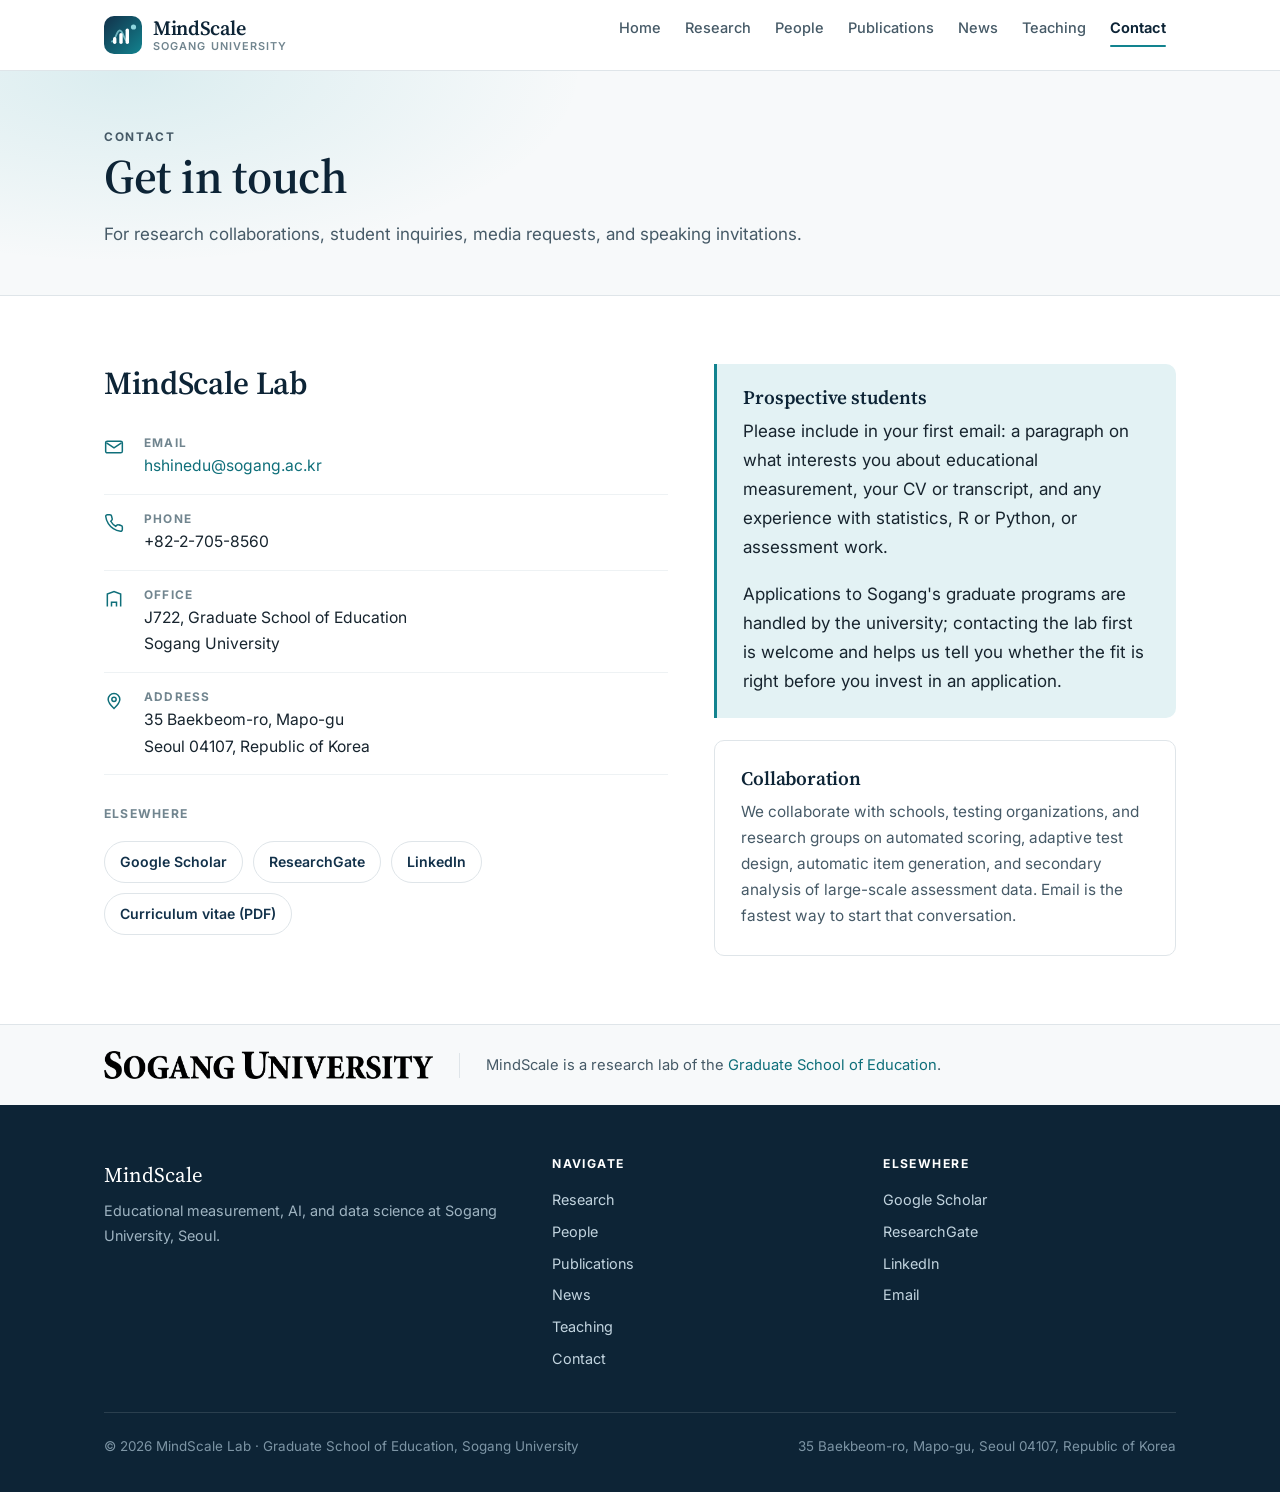
==== contact.html @ cfc084bd "Import original MindScale static site" ====
<!DOCTYPE html>
<html lang="en">
<head>
<meta charset="utf-8">
<meta name="viewport" content="width=device-width, initial-scale=1">
<title>Contact — MindScale Lab</title>
<meta name="description" content="Contact the MindScale Lab at Sogang University: email, office, address, and information for prospective students.">
<meta property="og:title" content="Contact — MindScale Lab">
<meta property="og:description" content="Contact the MindScale Lab at Sogang University: email, office, address, and information for prospective students.">
<meta property="og:type" content="website">
<meta property="og:image" content="assets/img/portrait.jpg">
<link rel="icon" href="data:image/svg+xml,%3Csvg xmlns='http://www.w3.org/2000/svg' viewBox='0 0 38 38'%3E%3Crect width='38' height='38' rx='10' fill='%2312314a'/%3E%3Crect x='9' y='21' width='3.4' height='7' rx='1.7' fill='white'/%3E%3Crect x='15.3' y='17' width='3.4' height='11' rx='1.7' fill='white'/%3E%3Crect x='21.6' y='12.5' width='3.4' height='15.5' rx='1.7' fill='white'/%3E%3Ccircle cx='29.5' cy='11' r='2.6' fill='%2312838f'/%3E%3C/svg%3E">
<link rel="preconnect" href="https://fonts.googleapis.com">
<link rel="preconnect" href="https://fonts.gstatic.com" crossorigin>
<link href="https://fonts.googleapis.com/css2?family=Inter:wght@400;500;600;700&family=Source+Serif+4:ital,opsz,wght@0,8..60,400;0,8..60,600;1,8..60,400&family=Noto+Sans+KR:wght@400;500&display=swap" rel="stylesheet">
<link rel="stylesheet" href="assets/css/style.css">
</head>
<body>
<!-- HEADER:START -->
  <a class="skip-link" href="#main">Skip to content</a>
  <header class="site-header">
    <nav class="wrap nav" aria-label="Main">
      <a class="brand" href="index.html">
        <svg class="brand-mark" width="38" height="38" viewBox="0 0 38 38" fill="none" aria-hidden="true">
  <defs>
    <linearGradient id="msg" x1="0" y1="0" x2="38" y2="38" gradientUnits="userSpaceOnUse">
      <stop stop-color="#12314a"/><stop offset="1" stop-color="#12838f"/>
    </linearGradient>
  </defs>
  <rect width="38" height="38" rx="10" fill="url(#msg)"/>
  <path d="M8 25.5c3.6 0 4.2-11 7.8-11s4.2 11 7.8 11" stroke="#8fd6de" stroke-width="1.8"
        stroke-linecap="round" opacity=".75" fill="none"/>
  <rect x="9"  y="21" width="3.4" height="7"  rx="1.7" fill="#ffffff"/>
  <rect x="15.3" y="17" width="3.4" height="11" rx="1.7" fill="#ffffff"/>
  <rect x="21.6" y="12.5" width="3.4" height="15.5" rx="1.7" fill="#ffffff"/>
  <circle cx="29.5" cy="11" r="2.6" fill="#8fd6de"/>
</svg>
        <span class="brand-text">
          <span class="brand-name">MindScale</span>
          <span class="brand-sub">Sogang University</span>
        </span>
      </a>
      <ul class="nav-links">
        <li><a href="index.html">Home</a></li>
        <li><a href="research.html">Research</a></li>
        <li><a href="people.html">People</a></li>
        <li><a href="publications.html">Publications</a></li>
        <li><a href="news.html">News</a></li>
        <li><a href="teaching.html">Teaching</a></li>
        <li><a href="contact.html" class="is-active" aria-current="page">Contact</a></li>
      </ul>
      <button class="nav-toggle" type="button" aria-label="Menu" aria-expanded="false"><span></span></button>
    </nav>
  </header>
<!-- HEADER:END -->
  <main id="main">

    <section class="page-banner">
      <div class="wrap">
        <p class="eyebrow">Contact</p>
        <h1>Get in touch</h1>
        <p>For research collaborations, student inquiries, media requests, and speaking invitations.</p>
      </div>
    </section>

    <section class="section">
      <div class="wrap contact-grid">
        <div>
          <h2>MindScale Lab</h2>
          <div class="contact-item">
            <svg width="20" height="20" viewBox="0 0 24 24" fill="none" stroke="currentColor" stroke-width="1.8"><rect x="2" y="5" width="20" height="14" rx="2"/><path d="m3 7 9 6 9-6"/></svg>
            <div>
              <div class="label">Email</div>
              <div class="value"><a href="mailto:hshinedu@sogang.ac.kr">hshinedu@sogang.ac.kr</a></div>
            </div>
          </div>
          <div class="contact-item">
            <svg width="20" height="20" viewBox="0 0 24 24" fill="none" stroke="currentColor" stroke-width="1.8"><path d="M22 16.9v3a2 2 0 0 1-2.2 2 19.8 19.8 0 0 1-8.6-3.1 19.5 19.5 0 0 1-6-6A19.8 19.8 0 0 1 2.1 4.2 2 2 0 0 1 4.1 2h3a2 2 0 0 1 2 1.7c.1 1 .4 1.9.7 2.8a2 2 0 0 1-.5 2.1L8.1 9.9a16 16 0 0 0 6 6l1.3-1.3a2 2 0 0 1 2.1-.4c.9.3 1.8.6 2.8.7a2 2 0 0 1 1.7 2Z"/></svg>
            <div>
              <div class="label">Phone</div>
              <div class="value">+82-2-705-8560</div>
            </div>
          </div>
          <div class="contact-item">
            <svg width="20" height="20" viewBox="0 0 24 24" fill="none" stroke="currentColor" stroke-width="1.8"><path d="M4 21V6l8-3 8 3v15"/><path d="M9 21v-5h6v5"/><path d="M9 10h.01M15 10h.01"/></svg>
            <div>
              <div class="label">Office</div>
              <div class="value">J722, Graduate School of Education<br>Sogang University</div>
            </div>
          </div>
          <div class="contact-item">
            <svg width="20" height="20" viewBox="0 0 24 24" fill="none" stroke="currentColor" stroke-width="1.8"><path d="M12 21s7-6.3 7-11a7 7 0 1 0-14 0c0 4.7 7 11 7 11Z"/><circle cx="12" cy="10" r="2.6"/></svg>
            <div>
              <div class="label">Address</div>
              <div class="value">35 Baekbeom-ro, Mapo-gu<br>Seoul 04107, Republic of Korea</div>
            </div>
          </div>

          <h3 class="mini-head" style="margin-top:2rem">Elsewhere</h3>
          <div class="link-row">
            <a class="link-pill" href="https://scholar.google.com/citations?user=tMMEYzYAAAAJ" rel="noopener">Google Scholar</a>
            <a class="link-pill" href="https://www.researchgate.net/profile/Hyo-Jeong-Shin" rel="noopener">ResearchGate</a>
            <a class="link-pill" href="https://www.linkedin.com/in/hyo-jeong-shin-42128932/" rel="noopener">LinkedIn</a>
            <a class="link-pill" href="cv.pdf">Curriculum vitae (PDF)</a>
          </div>
          <!-- TODO: drop your CV in the site folder as cv.pdf. Until that file exists
               the "Curriculum vitae" link above will 404. -->
        </div>

        <div>
          <div class="callout">
            <h3>Prospective students</h3>
            <p>Please include in your first email: a paragraph on what interests you about educational
            measurement, your CV or transcript, and any experience with statistics, R or Python, or
            assessment work.</p>
            <p>Applications to Sogang's graduate programs are handled by the university; contacting the lab
            first is welcome and helps us tell you whether the fit is right before you invest in an
            application.</p>
          </div>

          <div class="card" style="margin-top:22px">
            <h3>Collaboration</h3>
            <p>We collaborate with schools, testing organizations, and research groups on automated scoring,
            adaptive test design, automatic item generation, and secondary analysis of large-scale
            assessment data. Email is the fastest way to start that conversation.</p>
          </div>
        </div>
      </div>
    </section>

  </main>
<!-- FOOTER:START -->
  <section class="affiliation">
    <div class="wrap affiliation-inner">
      <a class="uni-logo-link" href="https://www.sogang.ac.kr/" rel="noopener" aria-label="Sogang University">
        <!-- Sogang University logotype. Download the official file from
             https://sogang.ac.kr/intro/symbol/s_logo.html and save the PNG as
             assets/img/sogang-logo.png. Until that file exists the image hides
             itself and only the line of text below is shown. -->
        <img class="uni-logo" src="assets/img/sogang-logo.png" alt="Sogang University"
             onerror="this.style.display='none'">
      </a>
      <p>MindScale is a research lab of the <a href="https://gsedu.sogang.ac.kr/" rel="noopener">Graduate
      School of Education</a>.</p>
    </div>
  </section>

  <footer class="site-footer">
    <div class="wrap">
      <div class="footer-grid">
        <div>
          <div class="footer-brand-name">MindScale</div>
          <p>Educational measurement, AI, and data science at Sogang University, Seoul.</p>
        </div>
        <div>
          <h4>Navigate</h4>
          <ul>
            <li><a href="research.html">Research</a></li>
            <li><a href="people.html">People</a></li>
            <li><a href="publications.html">Publications</a></li>
            <li><a href="news.html">News</a></li>
            <li><a href="teaching.html">Teaching</a></li>
            <li><a href="contact.html">Contact</a></li>
          </ul>
        </div>
        <div>
          <h4>Elsewhere</h4>
          <ul>
            <li><a href="https://scholar.google.com/citations?user=tMMEYzYAAAAJ" rel="noopener">Google Scholar</a></li>
            <li><a href="https://www.researchgate.net/profile/Hyo-Jeong-Shin" rel="noopener">ResearchGate</a></li>
            <li><a href="https://www.linkedin.com/in/hyo-jeong-shin-42128932/" rel="noopener">LinkedIn</a></li>
            <li><a href="mailto:hshinedu@sogang.ac.kr">Email</a></li>
          </ul>
        </div>
      </div>
      <div class="footer-bottom">
        <span>&copy; <span data-current-year>2026</span> MindScale Lab &middot; Graduate School of Education, Sogang University</span>
        <span>35 Baekbeom-ro, Mapo-gu, Seoul 04107, Republic of Korea</span>
      </div>
    </div>
  </footer>
<!-- FOOTER:END -->
<script src="assets/js/main.js"></script>
</body>
</html>
---- assets/css/style.css ----
/* ==========================================================================
   MindScale Lab — design system
   Palette: deep navy + teal accent on warm white
   ========================================================================== */

:root {
  /* Brand */
  --navy-900: #0d2436;
  --navy-800: #12314a;
  --navy-700: #1b4165;
  --teal-700: #0f6f7a;
  --teal-600: #12838f;
  --teal-500: #1a9aa8;
  --teal-100: #e3f2f4;

  /* Neutrals */
  --ink:        #17242e;
  --ink-soft:   #465a67;
  --ink-faint:  #71858f;
  --rule:       #dfe5e9;
  --rule-soft:  #eef2f4;
  --paper:      #ffffff;
  --paper-warm: #f7f9fa;
  --paper-deep: #eef3f5;

  /* Type */
  --serif: "Source Serif 4", "Noto Serif KR", Georgia, "Times New Roman", serif;
  --sans:  "Inter", "Pretendard", -apple-system, BlinkMacSystemFont, "Segoe UI",
           "Noto Sans KR", Roboto, "Helvetica Neue", Arial, sans-serif;
  --mono:  ui-monospace, SFMono-Regular, "SF Mono", Menlo, Consolas, monospace;

  /* Layout */
  --wrap: 1120px;
  --wrap-narrow: 760px;
  --radius: 10px;
  --radius-lg: 16px;
  --shadow-sm: 0 1px 2px rgba(13, 36, 54, .06), 0 2px 8px rgba(13, 36, 54, .05);
  --shadow-md: 0 2px 6px rgba(13, 36, 54, .07), 0 12px 32px rgba(13, 36, 54, .09);
}

/* ---------- reset ---------- */
*, *::before, *::after { box-sizing: border-box; }
html { -webkit-text-size-adjust: 100%; scroll-behavior: smooth; }
body {
  margin: 0;
  font-family: var(--sans);
  font-size: 17px;
  line-height: 1.7;
  color: var(--ink);
  background: var(--paper);
  -webkit-font-smoothing: antialiased;
}
img { max-width: 100%; height: auto; display: block; }
a { color: var(--teal-700); text-decoration: none; }
a:hover { color: var(--teal-600); text-decoration: underline; text-underline-offset: 3px; }
h1, h2, h3, h4 { font-family: var(--serif); color: var(--navy-900); line-height: 1.22; margin: 0 0 .5em; font-weight: 600; letter-spacing: -.01em; }
h1 { font-size: clamp(2rem, 1.4rem + 2.6vw, 3rem); }
h2 { font-size: clamp(1.5rem, 1.2rem + 1.2vw, 2rem); }
h3 { font-size: 1.2rem; }
p  { margin: 0 0 1.1em; }
ul, ol { margin: 0 0 1.1em; padding-left: 1.25em; }
li { margin-bottom: .4em; }
hr { border: 0; border-top: 1px solid var(--rule); margin: 2.5rem 0; }
:focus-visible { outline: 3px solid var(--teal-500); outline-offset: 2px; border-radius: 3px; }

/* ---------- layout helpers ---------- */
.wrap { width: 100%; max-width: var(--wrap); margin-inline: auto; padding-inline: 24px; }
.wrap-narrow { max-width: var(--wrap-narrow); }
.section { padding: 68px 0; }
.section--tight { padding: 44px 0; }
.section--warm { background: var(--paper-warm); border-block: 1px solid var(--rule-soft); }
.section--deep { background: var(--navy-900); color: #d6e2ea; }
.section--deep h2, .section--deep h3 { color: #fff; }
.section--deep a { color: var(--teal-100); }

.eyebrow {
  font-family: var(--sans);
  font-size: .74rem;
  font-weight: 700;
  letter-spacing: .14em;
  text-transform: uppercase;
  color: var(--teal-700);
  margin: 0 0 .7rem;
}
.section-head { margin-bottom: 2rem; }
.section-head p { color: var(--ink-soft); max-width: 62ch; margin-bottom: 0; }
.lede { font-size: 1.12rem; color: var(--ink-soft); }

/* ---------- header / nav ---------- */
.site-header {
  position: sticky; top: 0; z-index: 60;
  background: rgba(255,255,255,.94);
  backdrop-filter: saturate(160%) blur(10px);
  border-bottom: 1px solid var(--rule);
}
.nav {
  display: flex; align-items: center; gap: 14px;
  min-height: 70px;
}
.brand { display: flex; align-items: center; gap: 11px; margin-right: auto; }
.brand:hover { text-decoration: none; }
.brand-mark { flex: 0 0 auto; }
.brand-text { display: flex; flex-direction: column; line-height: 1.15; }
.brand-name {
  font-family: var(--serif); font-size: 1.26rem; font-weight: 600;
  color: var(--navy-900); letter-spacing: -.015em;
}
.brand-sub {
  font-size: .68rem; font-weight: 600; letter-spacing: .1em;
  text-transform: uppercase; color: var(--ink-faint); white-space: nowrap;
}

.nav-links { display: flex; align-items: center; gap: 4px; list-style: none; margin: 0; padding: 0; }
.nav-links a {
  display: block; padding: 8px 10px; border-radius: 7px;
  font-size: .91rem; font-weight: 500; color: var(--ink-soft); white-space: nowrap;
}
.nav-links a:hover { background: var(--paper-deep); color: var(--navy-800); text-decoration: none; }
.nav-links a.is-active { color: var(--navy-900); font-weight: 650; }
/* the underline space is reserved on every item so the active one does not shift the row */
.nav-links a::after {
  content: ""; display: block; height: 2px; border-radius: 2px;
  background: transparent; margin-top: 4px;
}
.nav-links a.is-active::after { background: var(--teal-600); }

.nav-toggle {
  display: none; width: 40px; height: 40px; border: 1px solid var(--rule);
  border-radius: 8px; background: #fff; cursor: pointer; padding: 0;
  align-items: center; justify-content: center;
}
.nav-toggle span, .nav-toggle span::before, .nav-toggle span::after {
  content: ""; display: block; width: 17px; height: 2px; background: var(--navy-800); border-radius: 2px; position: relative;
}
.nav-toggle span::before { position: absolute; top: -5px; }
.nav-toggle span::after  { position: absolute; top: 5px; }

/* ---------- hero ---------- */
.hero {
  background:
    radial-gradient(1000px 460px at 12% -10%, rgba(26,154,168,.16), transparent 62%),
    radial-gradient(760px 420px at 96% 8%, rgba(27,65,101,.14), transparent 60%),
    var(--paper-warm);
  border-bottom: 1px solid var(--rule);
  padding: 76px 0 68px;
}
.hero-grid { display: grid; grid-template-columns: 1.5fr .9fr; gap: 56px; align-items: center; }
.hero h1 { margin-bottom: .35em; }
.hero .hero-tag {
  font-family: var(--serif); font-size: 1.16rem; font-style: italic;
  color: var(--teal-700); margin-bottom: 1.1em;
}
.hero p.lede { font-size: 1.12rem; max-width: 56ch; }

.portrait-frame { position: relative; }
.portrait {
  width: 100%; aspect-ratio: 4/5; object-fit: cover;
  border-radius: var(--radius-lg); box-shadow: var(--shadow-md);
  background: var(--paper-deep);
}
.portrait-caption { margin-top: .85rem; font-size: .84rem; color: var(--ink-faint); text-align: center; }

/* ---------- buttons ---------- */
.btn-row { display: flex; flex-wrap: wrap; gap: 12px; margin-top: 1.6rem; }
.btn {
  display: inline-flex; align-items: center; gap: 8px;
  padding: 11px 20px; border-radius: 999px;
  font-size: .93rem; font-weight: 600; letter-spacing: .01em;
  border: 1px solid transparent; cursor: pointer; transition: transform .12s ease, box-shadow .12s ease;
}
.btn:hover { text-decoration: none; transform: translateY(-1px); }
.btn-primary { background: var(--navy-800); color: #fff; box-shadow: var(--shadow-sm); }
.btn-primary:hover { background: var(--navy-700); color: #fff; }
.btn-ghost { background: #fff; color: var(--navy-800); border-color: var(--rule); }
.btn-ghost:hover { border-color: var(--teal-600); color: var(--teal-700); }

/* ---------- stats ---------- */
.stats { display: grid; grid-template-columns: repeat(4, 1fr); gap: 1px; background: var(--rule); border-block: 1px solid var(--rule); }
.stat { background: var(--paper); padding: 28px 20px; text-align: center; }
.stat-num { font-family: var(--serif); font-size: 2.1rem; font-weight: 600; color: var(--teal-700); line-height: 1; }
.stat-label { font-size: .78rem; font-weight: 600; letter-spacing: .07em; text-transform: uppercase; color: var(--ink-faint); margin-top: .55rem; }

/* ---------- cards ---------- */
.grid { display: grid; gap: 22px; }
.grid-2 { grid-template-columns: repeat(2, 1fr); }
.grid-3 { grid-template-columns: repeat(3, 1fr); }
.grid-4 { grid-template-columns: repeat(4, 1fr); }

.card {
  background: var(--paper); border: 1px solid var(--rule); border-radius: var(--radius);
  padding: 26px; transition: border-color .15s ease, box-shadow .15s ease, transform .15s ease;
}
.card:hover { border-color: #c9d6dd; box-shadow: var(--shadow-sm); }
.card h3 { margin-bottom: .45em; }
.card p:last-child { margin-bottom: 0; }
.card p { color: var(--ink-soft); font-size: .96rem; }
.card-icon {
  width: 42px; height: 42px; border-radius: 10px; background: var(--teal-100);
  display: grid; place-items: center; margin-bottom: 1rem; color: var(--teal-700);
}
.card-num {
  font-family: var(--serif); font-size: .82rem; font-weight: 700; letter-spacing: .1em;
  color: var(--teal-600); margin-bottom: .5rem;
}

/* ---------- people ---------- */
.person {
  display: grid; grid-template-columns: 84px 1fr; gap: 20px; align-items: start;
  padding: 22px 0; border-bottom: 1px solid var(--rule-soft);
}
.person:last-child { border-bottom: 0; }
.avatar {
  width: 84px; height: 84px; border-radius: 50%; object-fit: cover;
  background: linear-gradient(140deg, var(--teal-100), var(--paper-deep));
  display: grid; place-items: center;
  font-family: var(--serif); font-size: 1.5rem; font-weight: 600; color: var(--teal-700);
}
.person h3 { margin-bottom: .15em; font-size: 1.08rem; }
.person .role { font-size: .88rem; font-weight: 600; color: var(--teal-700); margin-bottom: .35em; }
.person p { font-size: .94rem; color: var(--ink-soft); margin-bottom: .3em; }

.pi-card {
  display: grid; grid-template-columns: 200px 1fr; gap: 34px; align-items: start;
  background: var(--paper); border: 1px solid var(--rule); border-radius: var(--radius-lg); padding: 32px;
}
.pi-card .portrait { aspect-ratio: 1/1; border-radius: var(--radius); }

/* ---------- publications ---------- */
.pub-filters { display: flex; flex-wrap: wrap; gap: 8px; margin-bottom: 2rem; }
.chip {
  font: inherit; font-size: .85rem; font-weight: 600;
  padding: 7px 15px; border-radius: 999px; border: 1px solid var(--rule);
  background: #fff; color: var(--ink-soft); cursor: pointer;
}
.chip[aria-pressed="true"] { background: var(--navy-800); border-color: var(--navy-800); color: #fff; }
.chip:hover { border-color: var(--teal-600); }

.pub-year {
  font-family: var(--serif); font-size: 1.35rem; color: var(--navy-900);
  padding-bottom: .3rem; border-bottom: 2px solid var(--teal-100);
  margin: 2.4rem 0 1rem;
}
.pub-year:first-of-type { margin-top: 0; }
.pub {
  padding: 14px 0 14px 20px; border-left: 2px solid var(--rule-soft);
  margin-bottom: 2px; transition: border-color .15s ease;
}
.pub:hover { border-left-color: var(--teal-500); }
.pub-title { font-weight: 600; color: var(--navy-900); display: block; margin-bottom: .2em; }
.pub-authors { font-size: .93rem; color: var(--ink-soft); }
.pub-venue { font-size: .93rem; color: var(--ink-faint); font-style: italic; }
.pub-links { margin-top: .35em; display: flex; gap: 14px; flex-wrap: wrap; }
.pub-links a { font-size: .82rem; font-weight: 600; }
.me { color: var(--navy-900); font-weight: 700; }

.tag {
  display: inline-block; font-size: .7rem; font-weight: 700; letter-spacing: .06em;
  text-transform: uppercase; padding: 3px 9px; border-radius: 999px;
  background: var(--teal-100); color: var(--teal-700); vertical-align: middle;
}
.tag-muted { background: var(--paper-deep); color: var(--ink-faint); }

/* ---------- timeline / lists ---------- */
.timeline { list-style: none; padding: 0; margin: 0; }
.timeline li {
  display: grid; grid-template-columns: 150px 1fr; gap: 22px;
  padding: 16px 0; border-bottom: 1px solid var(--rule-soft);
}
.timeline li:last-child { border-bottom: 0; }
.timeline .when { font-size: .87rem; font-weight: 600; color: var(--teal-700); font-variant-numeric: tabular-nums; }
.timeline .what strong { display: block; color: var(--navy-900); font-weight: 600; }
.timeline .what span { font-size: .93rem; color: var(--ink-soft); }

.plain-list { list-style: none; padding: 0; margin: 0; }
.plain-list li { padding: 10px 0; border-bottom: 1px solid var(--rule-soft); font-size: .96rem; color: var(--ink-soft); }
.plain-list li:last-child { border-bottom: 0; }

/* ---------- course cards ---------- */
.course { border: 1px solid var(--rule); border-radius: var(--radius); padding: 24px; background: #fff; }
.course .code { font-family: var(--mono); font-size: .78rem; font-weight: 600; color: var(--teal-700); letter-spacing: .04em; }
.course h3 { margin: .35em 0 .3em; font-size: 1.06rem; }
.course p { font-size: .94rem; color: var(--ink-soft); margin-bottom: 0; }

/* ---------- contact ---------- */
.contact-grid { display: grid; grid-template-columns: 1.1fr .9fr; gap: 46px; }
.contact-item { display: grid; grid-template-columns: 26px 1fr; gap: 14px; padding: 14px 0; border-bottom: 1px solid var(--rule-soft); }
.contact-item:last-child { border-bottom: 0; }
.contact-item .label { font-size: .74rem; font-weight: 700; letter-spacing: .1em; text-transform: uppercase; color: var(--ink-faint); }
.contact-item .value { font-size: .98rem; color: var(--ink); }
.contact-item svg { color: var(--teal-700); margin-top: 4px; }

.link-row { display: flex; flex-wrap: wrap; gap: 10px; margin-top: 1.2rem; }
.link-pill {
  display: inline-flex; align-items: center; gap: 7px;
  padding: 8px 15px; border-radius: 999px; border: 1px solid var(--rule);
  background: #fff; font-size: .88rem; font-weight: 600; color: var(--navy-800);
}
.link-pill:hover { border-color: var(--teal-600); color: var(--teal-700); text-decoration: none; }

.callout {
  background: var(--teal-100); border-left: 3px solid var(--teal-600);
  border-radius: 0 var(--radius) var(--radius) 0; padding: 22px 26px;
}
.callout p:last-child { margin-bottom: 0; }
.callout h3 { margin-bottom: .4em; }

.note {
  background: #fff8e6; border: 1px dashed #e0c168; border-radius: var(--radius);
  padding: 16px 20px; font-size: .9rem; color: #6b5310;
}
.note p:last-child { margin-bottom: 0; }

/* ---------- university affiliation strip ---------- */
.affiliation {
  background: var(--paper-warm);
  border-top: 1px solid var(--rule);
  padding: 26px 0;
}
.affiliation-inner {
  display: flex; align-items: center; gap: 26px; flex-wrap: wrap;
}
/* thin rule between the logo and the sentence, only when both are on one line */
.affiliation-inner p { border-left: 1px solid var(--rule); padding-left: 26px; }
@media (max-width: 620px) {
  .affiliation-inner p { border-left: 0; padding-left: 0; }
}
.uni-logo-link { display: inline-flex; align-items: center; flex: 0 0 auto; }
.uni-logo-link:hover { opacity: .8; }
.uni-logo { height: 28px; width: auto; }   /* logotype is ~11.8:1, so keep it short */
.affiliation p {
  margin: 0; font-size: .92rem; color: var(--ink-soft); max-width: 62ch;
}
/* when the logo file is absent the text sits on its own, which is fine */

/* ---------- footer ---------- */
.site-footer { background: var(--navy-900); color: #9fb4c2; padding: 52px 0 34px; font-size: .9rem; }
.footer-grid { display: grid; grid-template-columns: 1.4fr 1fr 1fr; gap: 38px; margin-bottom: 34px; }
.site-footer h4 { color: #fff; font-family: var(--sans); font-size: .76rem; font-weight: 700; letter-spacing: .12em; text-transform: uppercase; margin-bottom: 1rem; }
.site-footer a { color: #c2d4df; }
.site-footer a:hover { color: #fff; }
.site-footer ul { list-style: none; padding: 0; margin: 0; }
.site-footer li { margin-bottom: .5em; }
.footer-brand-name { font-family: var(--serif); font-size: 1.3rem; color: #fff; margin-bottom: .4rem; }
.footer-bottom { border-top: 1px solid rgba(255,255,255,.12); padding-top: 22px; display: flex; justify-content: space-between; gap: 16px; flex-wrap: wrap; font-size: .84rem; color: #7d95a5; }

/* ---------- page banner ---------- */
.page-banner {
  background:
    radial-gradient(760px 320px at 10% 0%, rgba(26,154,168,.13), transparent 60%),
    var(--paper-warm);
  border-bottom: 1px solid var(--rule); padding: 56px 0 46px;
}
.page-banner h1 { margin-bottom: .3em; }
.page-banner p { color: var(--ink-soft); max-width: 64ch; margin-bottom: 0; }

/* ---------- skip link ---------- */
.skip-link {
  position: absolute; left: -9999px; top: 0; z-index: 100;
  background: var(--navy-800); color: #fff; padding: 10px 18px; border-radius: 0 0 8px 0;
  font-size: .9rem; font-weight: 600;
}
.skip-link:focus { left: 0; color: #fff; text-decoration: none; }

/* ---------- korean text ---------- */
[lang="ko"] { font-family: "Pretendard", "Noto Sans KR", var(--sans); word-break: keep-all; }
.name-ko { font-size: .82em; font-weight: 400; color: var(--ink-faint); margin-left: .2em; }
.pub-title-en {
  display: block; font-size: .93rem; font-style: italic; color: var(--ink-faint); margin-bottom: .15em;
}
.course-ko { font-size: .9rem; color: var(--ink-faint); margin-bottom: .6em !important; }

/* ---------- publication tweaks ---------- */
.pub-authors, .pub-venue { display: block; }
.pub-links { align-items: center; }
.pub-links .tag { font-size: .66rem; }

/* ---------- vision band ---------- */
.vision-grid { display: grid; grid-template-columns: 1.15fr .85fr; gap: 48px; align-items: center; }
.vision-grid p { color: #c3d5e0; }
.vision-grid strong, .vision-grid em { color: #fff; }
.figure { margin: 0; }
.figure img { width: 100%; border-radius: var(--radius-lg); box-shadow: var(--shadow-md); }

/* ---------- news ---------- */
.news-card {
  background: var(--paper); border: 1px solid var(--rule); border-radius: var(--radius);
  padding: 24px; display: flex; flex-direction: column; gap: .2rem;
}
.news-card h3 { font-size: 1.06rem; margin-bottom: .35em; }
.news-card p { font-size: .93rem; color: var(--ink-soft); margin-bottom: 0; }
.news-meta { display: flex; align-items: center; gap: 10px; margin-bottom: .8rem; flex-wrap: wrap; }
.news-date { font-size: .78rem; font-weight: 600; color: var(--ink-faint); font-variant-numeric: tabular-nums; }

.news-item {
  display: grid; grid-template-columns: 170px 1fr; gap: 30px;
  padding: 30px 0; border-bottom: 1px solid var(--rule-soft);
}
.news-item:first-child { padding-top: 0; }
.news-item:last-child { border-bottom: 0; }
.news-side { display: flex; flex-direction: column; align-items: flex-start; gap: 8px; }
.news-item h2 { font-size: 1.32rem; margin-bottom: .4em; }
.news-item p { color: var(--ink-soft); margin-bottom: 0; }
.news-item .pub-links { margin-top: .8em; }

/* ---------- people panel ---------- */
.people-panel {
  background: #fff; border: 1px solid var(--rule); border-radius: var(--radius); padding: 8px 26px;
}
.mini-head {
  font-family: var(--sans); letter-spacing: .1em; text-transform: uppercase;
  font-size: .76rem; color: var(--ink-faint); font-weight: 700;
}

/* ---------- responsive ---------- */
@media (max-width: 1060px) {
  .nav-links a { padding: 8px 7px; font-size: .87rem; }
  .brand-sub { display: none; }
}
@media (max-width: 940px) {
  .hero-grid { grid-template-columns: 1fr; gap: 34px; }
  .vision-grid { grid-template-columns: 1fr; gap: 30px; }
  .news-item { grid-template-columns: 130px 1fr; gap: 20px; }
  .portrait-frame { max-width: 300px; }
  .grid-3, .grid-4 { grid-template-columns: repeat(2, 1fr); }
  .contact-grid { grid-template-columns: 1fr; gap: 30px; }
  .pi-card { grid-template-columns: 1fr; gap: 24px; }
  .pi-card .portrait { max-width: 220px; }
  .footer-grid { grid-template-columns: 1fr 1fr; }
  .stats { grid-template-columns: repeat(2, 1fr); }
}
@media (max-width: 720px) {
  body { font-size: 16px; }
  .nav { gap: 10px; }
  .brand-name { font-size: 1.12rem; }
  .brand-sub { font-size: .6rem; letter-spacing: .07em; }
  .section { padding: 48px 0; }
  .nav-toggle { display: inline-flex; }
  .nav-links {
    display: none; position: absolute; top: 70px; left: 0; right: 0;
    flex-direction: column; align-items: stretch; gap: 0;
    background: #fff; border-bottom: 1px solid var(--rule);
    padding: 8px 16px 14px; box-shadow: var(--shadow-md);
  }
  .nav-links.is-open { display: flex; }
  .nav-links a { padding: 12px 8px; border-radius: 0; border-bottom: 1px solid var(--rule-soft); }
  .nav-links a::after { display: none; }
  .site-header { position: relative; }
  .grid-2, .grid-3, .grid-4 { grid-template-columns: 1fr; }
  .timeline li { grid-template-columns: 1fr; gap: 4px; }
  .footer-grid { grid-template-columns: 1fr; }
  .person { grid-template-columns: 60px 1fr; gap: 14px; }
  .affiliation-inner { gap: 14px; }
  .uni-logo { height: 24px; }
  .news-item { grid-template-columns: 1fr; gap: 10px; }
  .news-side { flex-direction: row; align-items: center; }
  .people-panel { padding: 4px 18px; }
  .avatar { width: 60px; height: 60px; font-size: 1.15rem; }
}

@media print {
  .site-header, .site-footer, .btn-row, .pub-filters, .skip-link { display: none; }
  body { font-size: 11pt; }
}
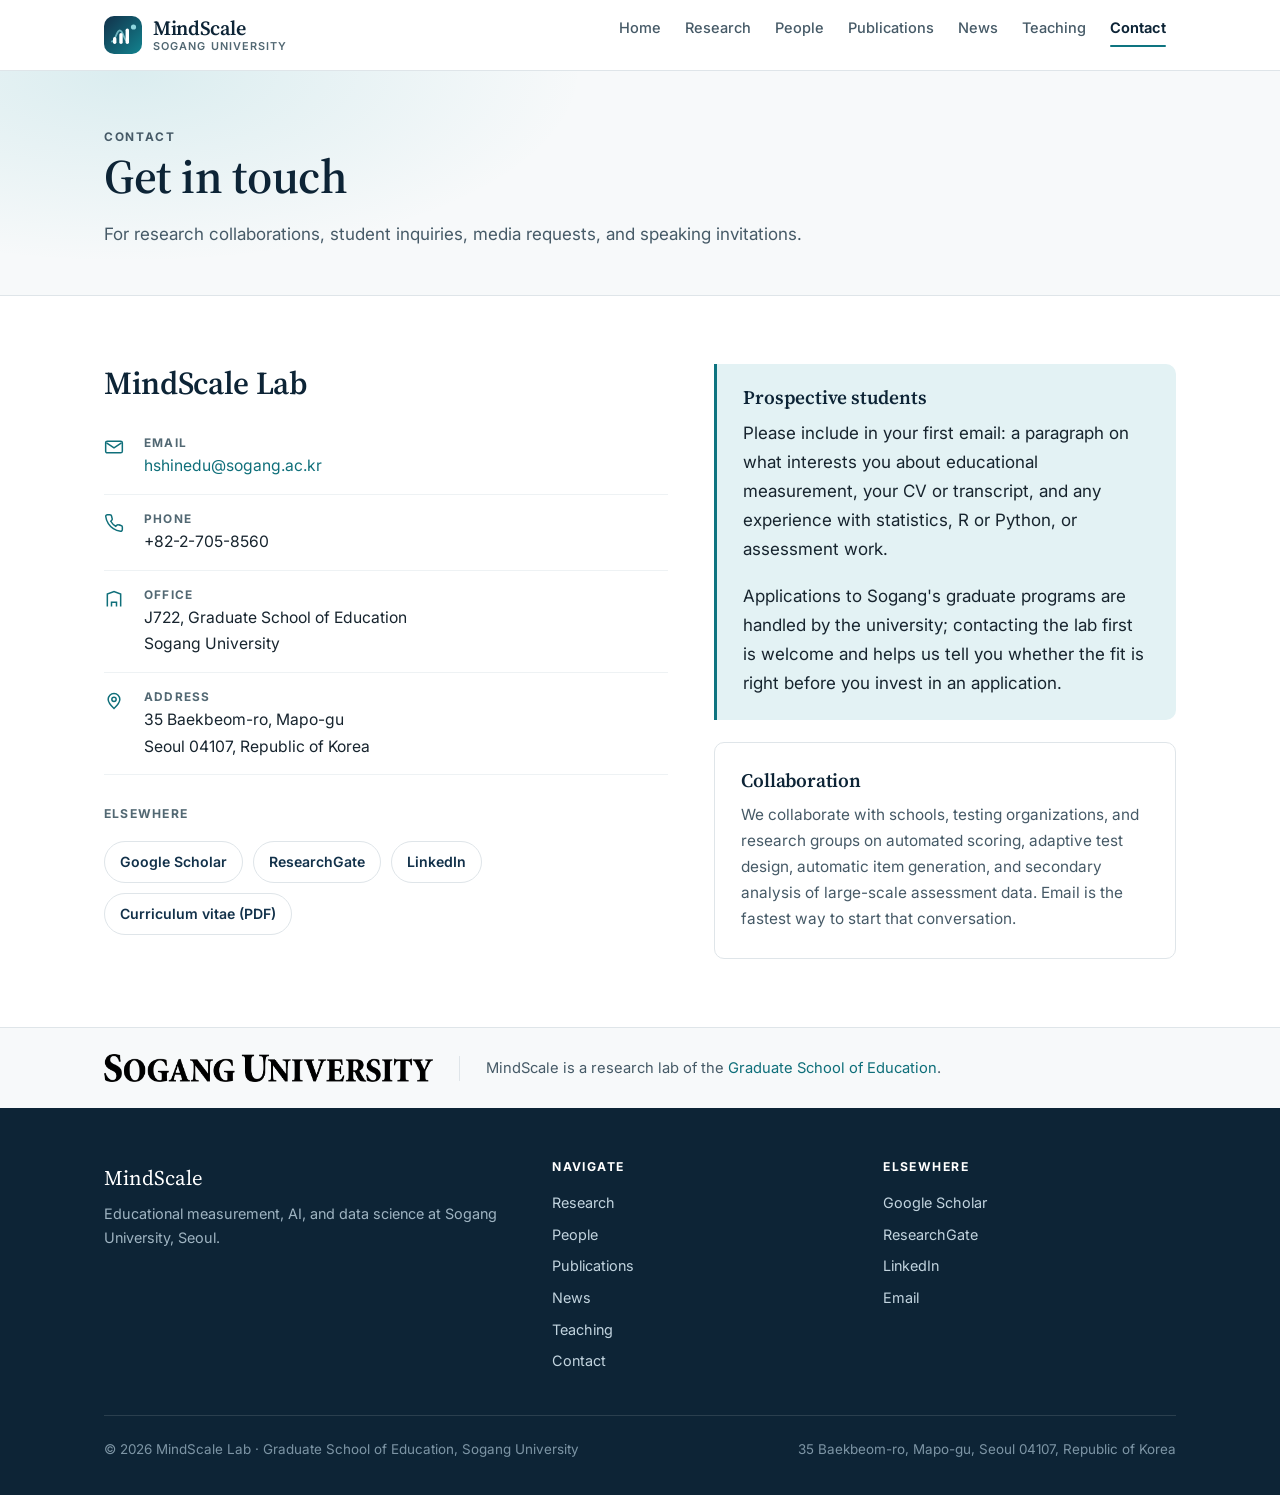
==== commit 9f846616: "Improve accessibility and static search metadata" ====
--- a/contact.html
+++ b/contact.html
@@ -8,7 +8,12 @@
 <meta property="og:title" content="Contact — MindScale Lab">
 <meta property="og:description" content="Contact the MindScale Lab at Sogang University: email, office, address, and information for prospective students.">
 <meta property="og:type" content="website">
-<meta property="og:image" content="assets/img/portrait.jpg">
+<meta property="og:image" content="https://choiandshin.github.io/mindscale/assets/img/portrait.jpg">
+<meta property="og:image:alt" content="Hyo Jeong Shin, director of the MindScale Lab">
+<meta property="og:site_name" content="MindScale Lab">
+<meta property="og:locale" content="en_US">
+<meta property="og:url" content="https://choiandshin.github.io/mindscale/contact.html">
+<link rel="canonical" href="https://choiandshin.github.io/mindscale/contact.html">
 <link rel="icon" href="data:image/svg+xml,%3Csvg xmlns='http://www.w3.org/2000/svg' viewBox='0 0 38 38'%3E%3Crect width='38' height='38' rx='10' fill='%2312314a'/%3E%3Crect x='9' y='21' width='3.4' height='7' rx='1.7' fill='white'/%3E%3Crect x='15.3' y='17' width='3.4' height='11' rx='1.7' fill='white'/%3E%3Crect x='21.6' y='12.5' width='3.4' height='15.5' rx='1.7' fill='white'/%3E%3Ccircle cx='29.5' cy='11' r='2.6' fill='%2312838f'/%3E%3C/svg%3E">
 <link rel="preconnect" href="https://fonts.googleapis.com">
 <link rel="preconnect" href="https://fonts.gstatic.com" crossorigin>
@@ -40,7 +45,7 @@
           <span class="brand-sub">Sogang University</span>
         </span>
       </a>
-      <ul class="nav-links">
+      <ul class="nav-links" id="main-navigation">
         <li><a href="index.html">Home</a></li>
         <li><a href="research.html">Research</a></li>
         <li><a href="people.html">People</a></li>
@@ -49,7 +54,7 @@
         <li><a href="teaching.html">Teaching</a></li>
         <li><a href="contact.html" class="is-active" aria-current="page">Contact</a></li>
       </ul>
-      <button class="nav-toggle" type="button" aria-label="Menu" aria-expanded="false"><span></span></button>
+      <button class="nav-toggle" type="button" aria-label="Menu" aria-expanded="false" aria-controls="main-navigation"><span></span></button>
     </nav>
   </header>
 <!-- HEADER:END -->
@@ -109,7 +114,7 @@
 
         <div>
           <div class="callout">
-            <h3>Prospective students</h3>
+            <h2 style="font-size:1.2rem">Prospective students</h2>
             <p>Please include in your first email: a paragraph on what interests you about educational
             measurement, your CV or transcript, and any experience with statistics, R or Python, or
             assessment work.</p>
@@ -119,7 +124,7 @@
           </div>
 
           <div class="card" style="margin-top:22px">
-            <h3>Collaboration</h3>
+            <h2 style="font-size:1.2rem">Collaboration</h2>
             <p>We collaborate with schools, testing organizations, and research groups on automated scoring,
             adaptive test design, automatic item generation, and secondary analysis of large-scale
             assessment data. Email is the fastest way to start that conversation.</p>
@@ -137,7 +142,7 @@
              https://sogang.ac.kr/intro/symbol/s_logo.html and save the PNG as
              assets/img/sogang-logo.png. Until that file exists the image hides
              itself and only the line of text below is shown. -->
-        <img class="uni-logo" src="assets/img/sogang-logo.png" alt="Sogang University"
+        <img class="uni-logo" src="assets/img/sogang-logo.png" alt="Sogang University" width="1129" height="96" loading="lazy" decoding="async"
              onerror="this.style.display='none'">
       </a>
       <p>MindScale is a research lab of the <a href="https://gsedu.sogang.ac.kr/" rel="noopener">Graduate
@@ -153,7 +158,7 @@
           <p>Educational measurement, AI, and data science at Sogang University, Seoul.</p>
         </div>
         <div>
-          <h4>Navigate</h4>
+          <h2>Navigate</h2>
           <ul>
             <li><a href="research.html">Research</a></li>
             <li><a href="people.html">People</a></li>
@@ -164,7 +169,7 @@
           </ul>
         </div>
         <div>
-          <h4>Elsewhere</h4>
+          <h2>Elsewhere</h2>
           <ul>
             <li><a href="https://scholar.google.com/citations?user=tMMEYzYAAAAJ" rel="noopener">Google Scholar</a></li>
             <li><a href="https://www.researchgate.net/profile/Hyo-Jeong-Shin" rel="noopener">ResearchGate</a></li>
--- a/assets/css/style.css
+++ b/assets/css/style.css
@@ -9,14 +9,14 @@
   --navy-800: #12314a;
   --navy-700: #1b4165;
   --teal-700: #0f6f7a;
-  --teal-600: #12838f;
+  --teal-600: #0e7480;
   --teal-500: #1a9aa8;
   --teal-100: #e3f2f4;
 
   /* Neutrals */
   --ink:        #17242e;
   --ink-soft:   #465a67;
-  --ink-faint:  #71858f;
+  --ink-faint:  #526873;
   --rule:       #dfe5e9;
   --rule-soft:  #eef2f4;
   --paper:      #ffffff;
@@ -90,6 +90,7 @@
 .site-header {
   position: sticky; top: 0; z-index: 60;
   background: rgba(255,255,255,.94);
+  -webkit-backdrop-filter: saturate(160%) blur(10px);
   backdrop-filter: saturate(160%) blur(10px);
   border-bottom: 1px solid var(--rule);
 }
@@ -335,7 +336,7 @@
 /* ---------- footer ---------- */
 .site-footer { background: var(--navy-900); color: #9fb4c2; padding: 52px 0 34px; font-size: .9rem; }
 .footer-grid { display: grid; grid-template-columns: 1.4fr 1fr 1fr; gap: 38px; margin-bottom: 34px; }
-.site-footer h4 { color: #fff; font-family: var(--sans); font-size: .76rem; font-weight: 700; letter-spacing: .12em; text-transform: uppercase; margin-bottom: 1rem; }
+.site-footer h2 { color: #fff; font-family: var(--sans); font-size: .76rem; font-weight: 700; letter-spacing: .12em; text-transform: uppercase; margin-bottom: 1rem; }
 .site-footer a { color: #c2d4df; }
 .site-footer a:hover { color: #fff; }
 .site-footer ul { list-style: none; padding: 0; margin: 0; }
@@ -430,18 +431,21 @@
 }
 @media (max-width: 720px) {
   body { font-size: 16px; }
-  .nav { gap: 10px; }
+  .nav { gap: 10px; flex-wrap: wrap; }
   .brand-name { font-size: 1.12rem; }
   .brand-sub { font-size: .6rem; letter-spacing: .07em; }
   .section { padding: 48px 0; }
-  .nav-toggle { display: inline-flex; }
+  .nav-ready .nav-toggle { display: inline-flex; }
   .nav-links {
-    display: none; position: absolute; top: 70px; left: 0; right: 0;
+    display: flex; width: 100%;
     flex-direction: column; align-items: stretch; gap: 0;
     background: #fff; border-bottom: 1px solid var(--rule);
     padding: 8px 16px 14px; box-shadow: var(--shadow-md);
   }
-  .nav-links.is-open { display: flex; }
+  .nav-ready .nav-links {
+    display: none; position: absolute; top: 70px; left: 0; right: 0;
+  }
+  .nav-ready .nav-links.is-open { display: flex; }
   .nav-links a { padding: 12px 8px; border-radius: 0; border-bottom: 1px solid var(--rule-soft); }
   .nav-links a::after { display: none; }
   .site-header { position: relative; }
@@ -461,3 +465,17 @@
   .site-header, .site-footer, .btn-row, .pub-filters, .skip-link { display: none; }
   body { font-size: 11pt; }
 }
+
+/* Enhancement controls stay hidden when JavaScript is unavailable. */
+[hidden] { display: none !important; }
+.sr-only {
+  position: absolute; width: 1px; height: 1px; padding: 0; margin: -1px;
+  overflow: hidden; clip: rect(0, 0, 0, 0); white-space: nowrap; border: 0;
+}
+#main { scroll-margin-top: 90px; }
+.uni-logo { max-width: 100%; object-fit: contain; }
+.pub, .contact-item .value { overflow-wrap: anywhere; }
+@media (prefers-reduced-motion: reduce) {
+  html { scroll-behavior: auto; }
+  *, *::before, *::after { transition: none !important; }
+}
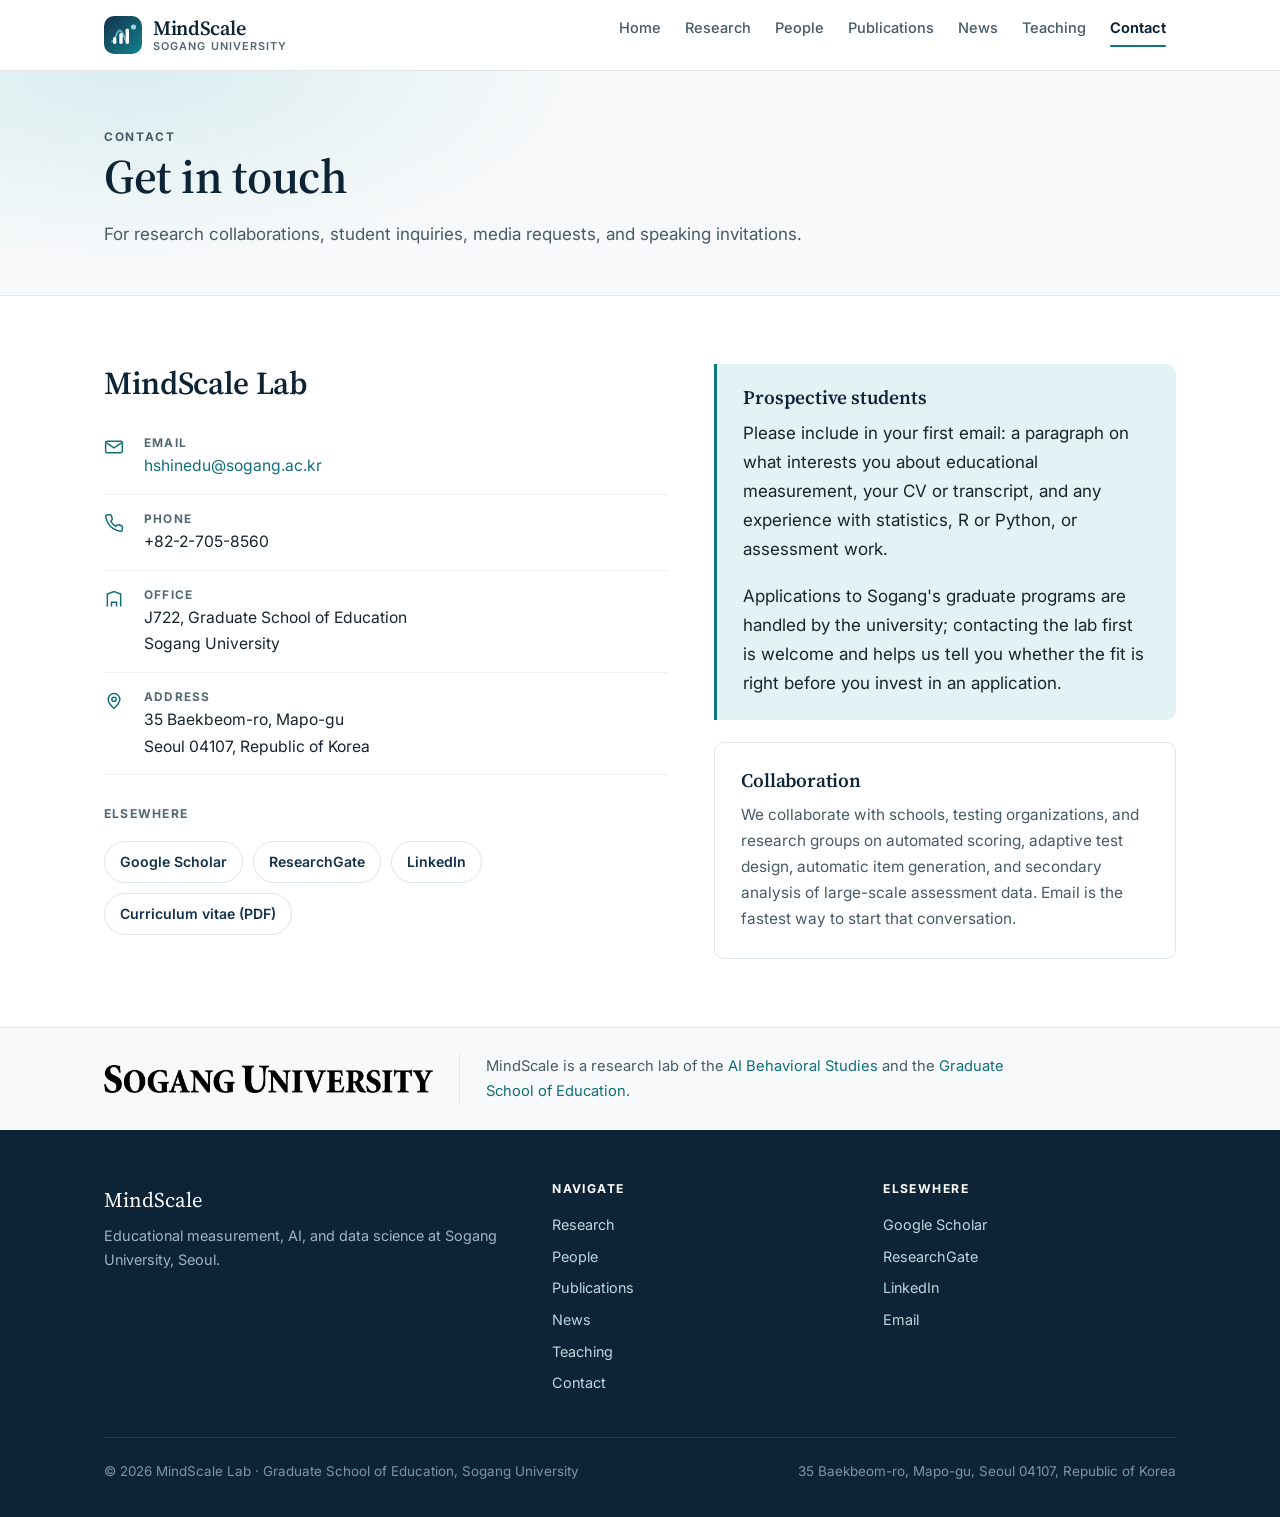
==== commit 30439460: "Update lab affiliations and record September 2026 promotion" ====
--- a/contact.html
+++ b/contact.html
@@ -145,8 +145,8 @@
         <img class="uni-logo" src="assets/img/sogang-logo.png" alt="Sogang University" width="1129" height="96" loading="lazy" decoding="async"
              onerror="this.style.display='none'">
       </a>
-      <p>MindScale is a research lab of the <a href="https://gsedu.sogang.ac.kr/" rel="noopener">Graduate
-      School of Education</a>.</p>
+      <p>MindScale is a research lab of the <a href="https://aibeh.sogang.ac.kr/" rel="noopener">AI Behavioral Studies</a>
+      and the <a href="https://gsedu.sogang.ac.kr/" rel="noopener">Graduate School of Education</a>.</p>
     </div>
   </section>
 
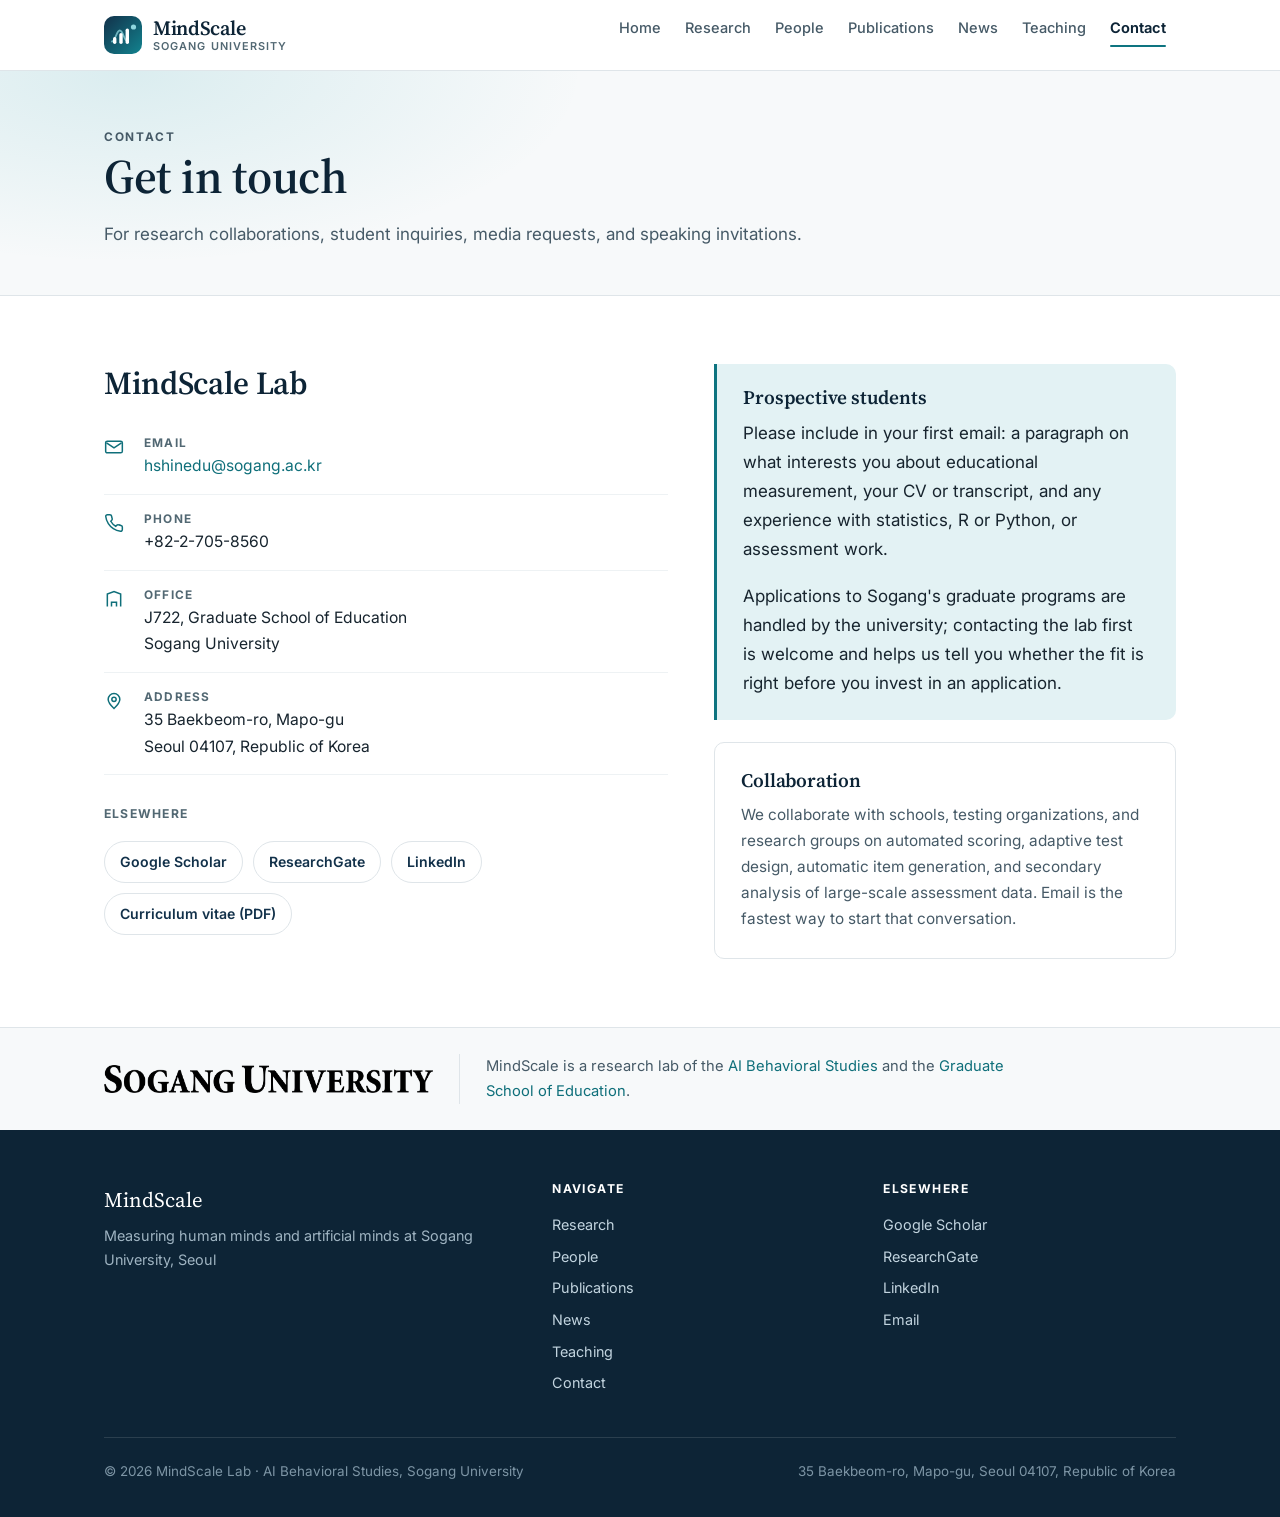
==== commit 580edc18: "Update shared footer affiliation and lab description" ====
--- a/contact.html
+++ b/contact.html
@@ -155,7 +155,7 @@
       <div class="footer-grid">
         <div>
           <div class="footer-brand-name">MindScale</div>
-          <p>Educational measurement, AI, and data science at Sogang University, Seoul.</p>
+          <p>Measuring human minds and artificial minds at Sogang University, Seoul</p>
         </div>
         <div>
           <h2>Navigate</h2>
@@ -179,7 +179,7 @@
         </div>
       </div>
       <div class="footer-bottom">
-        <span>&copy; <span data-current-year>2026</span> MindScale Lab &middot; Graduate School of Education, Sogang University</span>
+        <span>&copy; <span data-current-year>2026</span> MindScale Lab &middot; AI Behavioral Studies, Sogang University</span>
         <span>35 Baekbeom-ro, Mapo-gu, Seoul 04107, Republic of Korea</span>
       </div>
     </div>
--- a/assets/css/style.css
+++ b/assets/css/style.css
@@ -148,7 +148,8 @@
 .hero-grid { display: grid; grid-template-columns: 1.5fr .9fr; gap: 56px; align-items: center; }
 .hero h1 { margin-bottom: .35em; }
 .hero .hero-tag {
-  font-family: var(--serif); font-size: 1.16rem; font-style: italic;
+  font-family: var(--serif); font-size: clamp(1.3rem, 1.1rem + .6vw, 1.6rem);
+  font-weight: 600; line-height: 1.35;
   color: var(--teal-700); margin-bottom: 1.1em;
 }
 .hero p.lede { font-size: 1.12rem; max-width: 56ch; }
